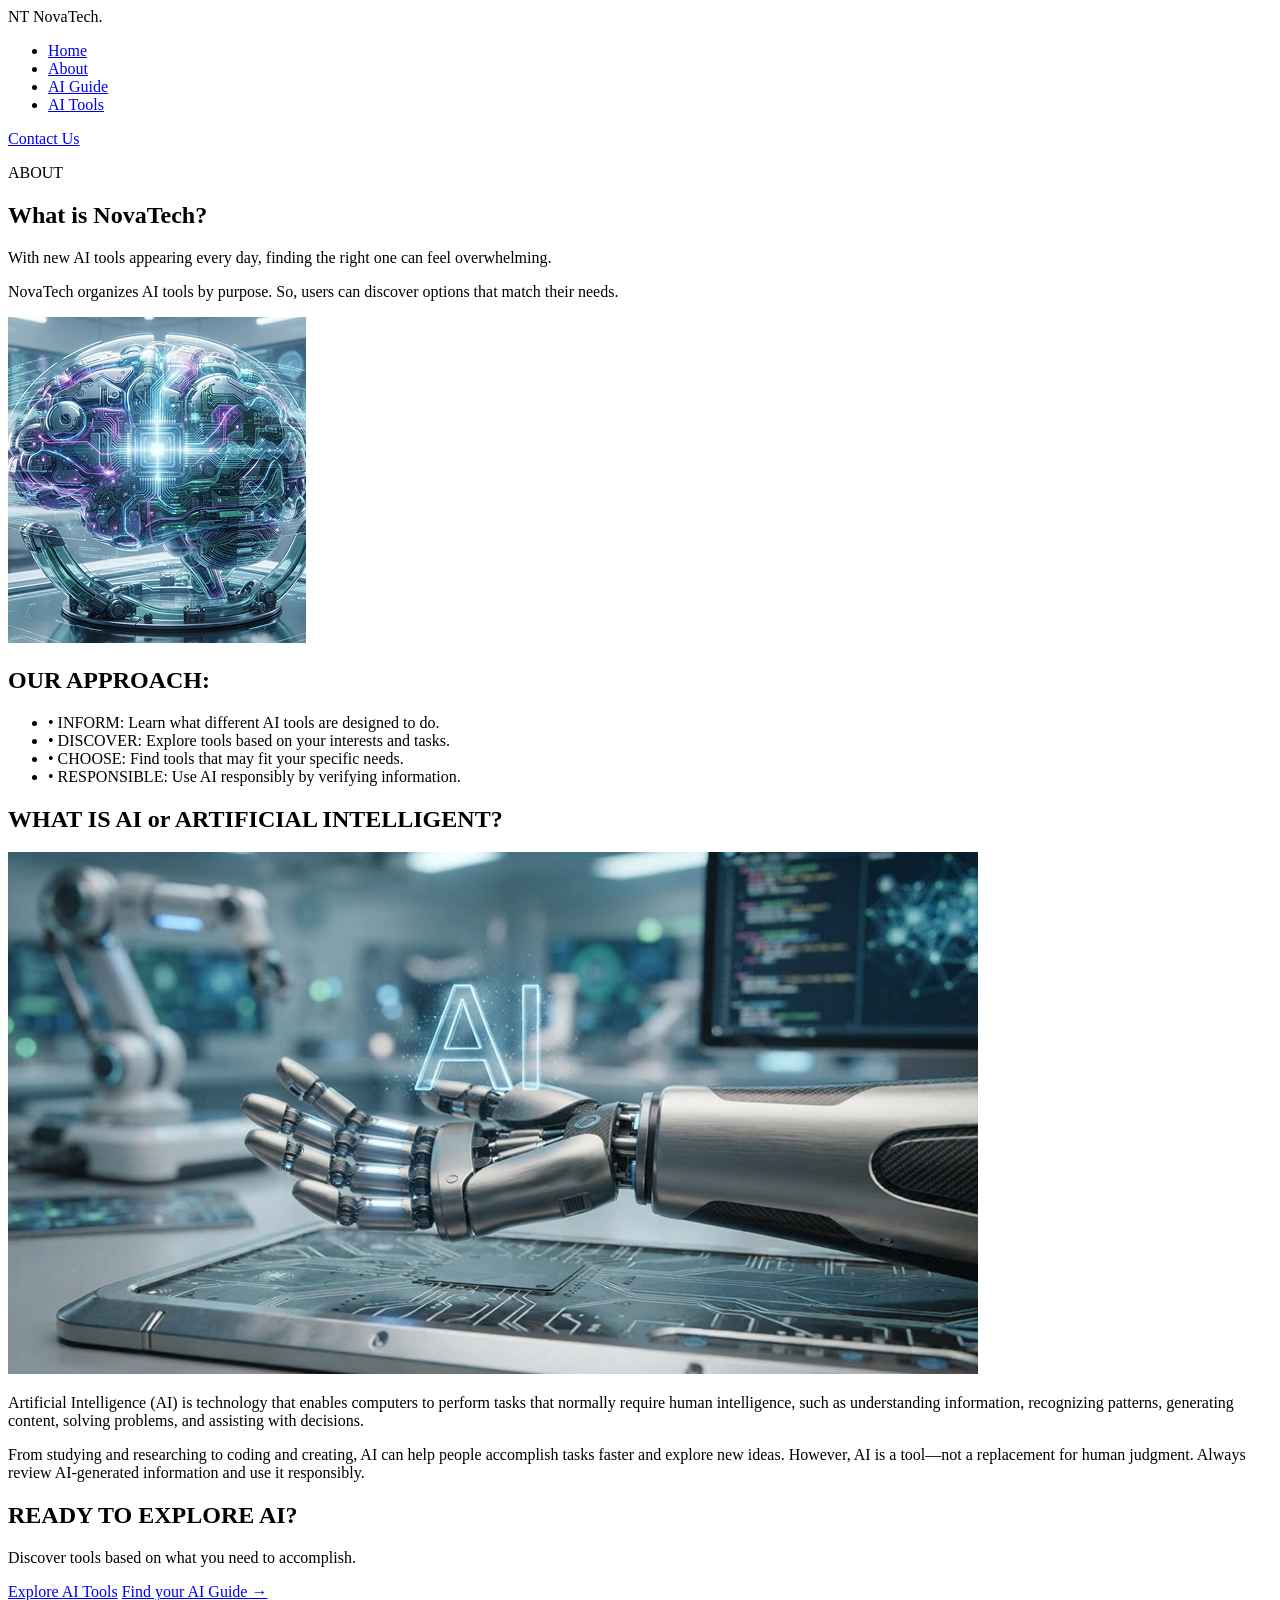
==== about.html @ bccdce92 "Add about section" ====
<!DOCTYPE html>
<html lang="en">
<head>
  <meta charset="UTF-8">
  <title>NovaTech — About</title>
  <meta name="viewport" content="width=device-width, initial-scale=1.0">
  <link rel="stylesheet" href="css/style.css">
  <link rel="stylesheet" href="css/responsive.css">
</head>
<body>

  <div class="page">

    <!-- ===== NAVBAR ===== -->
    <header class="navbar">
      <div class="navbar-logo">
        <span class="navbar-logo-mark">NT</span>
        <span class="navbar-logo-text">NovaTech.</span>
      </div>
      <nav>
        <ul class="navbar-links">
          <li><a href="index.html">Home</a></li>
          <li><a href="about.html">About</a></li>
          <li><a href="ai-guide.html">AI Guide</a></li>
          <li><a href="ai-tools.html">AI Tools</a></li>
        </ul>
      </nav>
      <a href="contact.html" class="contact-btn">Contact Us</a>
    </header>

    <main>

      <!-- ===== What is NovaTech? ===== -->
      <section class="about-section">
        <p class="about-label">ABOUT</p>

        <div class="about-intro">
          <div class="about-intro-text">
            <h2 class="subheading">What is NovaTech?</h2>
            <p class="body-descrip">
              With new AI tools appearing every day, finding the right one can feel overwhelming.
            </p>
            <p class="body-descrip">
              NovaTech organizes AI tools by purpose. So, users can discover options that match their needs.
            </p>
          </div>
          <div class="about-intro-image">
            <img src="img/about/ai-brain.jpg" alt="Illustration of an AI-powered digital brain">
          </div>
        </div>
      </section>

      <!-- ===== OUR APPROACH ===== -->
      <section class="approach">
        <h2 class="approach-title">OUR APPROACH:</h2>
        <ul class="approach-list">
          <li>&bull; INFORM: Learn what different AI tools are designed to do.</li>
          <li>&bull; DISCOVER: Explore tools based on your interests and tasks.</li>
          <li>&bull; CHOOSE: Find tools that may fit your specific needs.</li>
          <li>&bull; RESPONSIBLE: Use AI responsibly by verifying information.</li>
        </ul>
      </section>

      <!-- ===== WHAT IS AI ===== -->
      <section class="ai-explainer">
        <h2 class="ai-explainer-title">WHAT IS AI or ARTIFICIAL INTELLIGENT?</h2>

        <div class="ai-explainer-image">
          <img src="img/about/robotic-hand.jpg" alt="Robotic hand interacting with a digital AI interface">
        </div>

        <div class="ai-explainer-text">
          <p class="body-descrip">
            Artificial Intelligence (AI) is technology that enables computers to perform tasks that normally require human intelligence, such as understanding information, recognizing patterns, generating content, solving problems, and assisting with decisions.
          </p>
          <p class="body-descrip">
            From studying and researching to coding and creating, AI can help people accomplish tasks faster and explore new ideas. However, AI is a tool—not a replacement for human judgment. Always review AI-generated information and use it responsibly.
          </p>
        </div>
      </section>

      <!-- ===== CTA ===== -->
      <section class="cta-block">
        <h2 class="cta-block-title">READY TO EXPLORE AI?</h2>
        <p class="cta-block-text">Discover tools based on what you need to accomplish.</p>
        <div class="cta-block-buttons">
          <a href="ai-tools.html" class="btn-pill">Explore AI Tools</a>
          <a href="ai-guide.html" class="btn-pill">Find your AI Guide &rarr;</a>
        </div>
      </section>

    </main>

  </div>

</body>
</html>
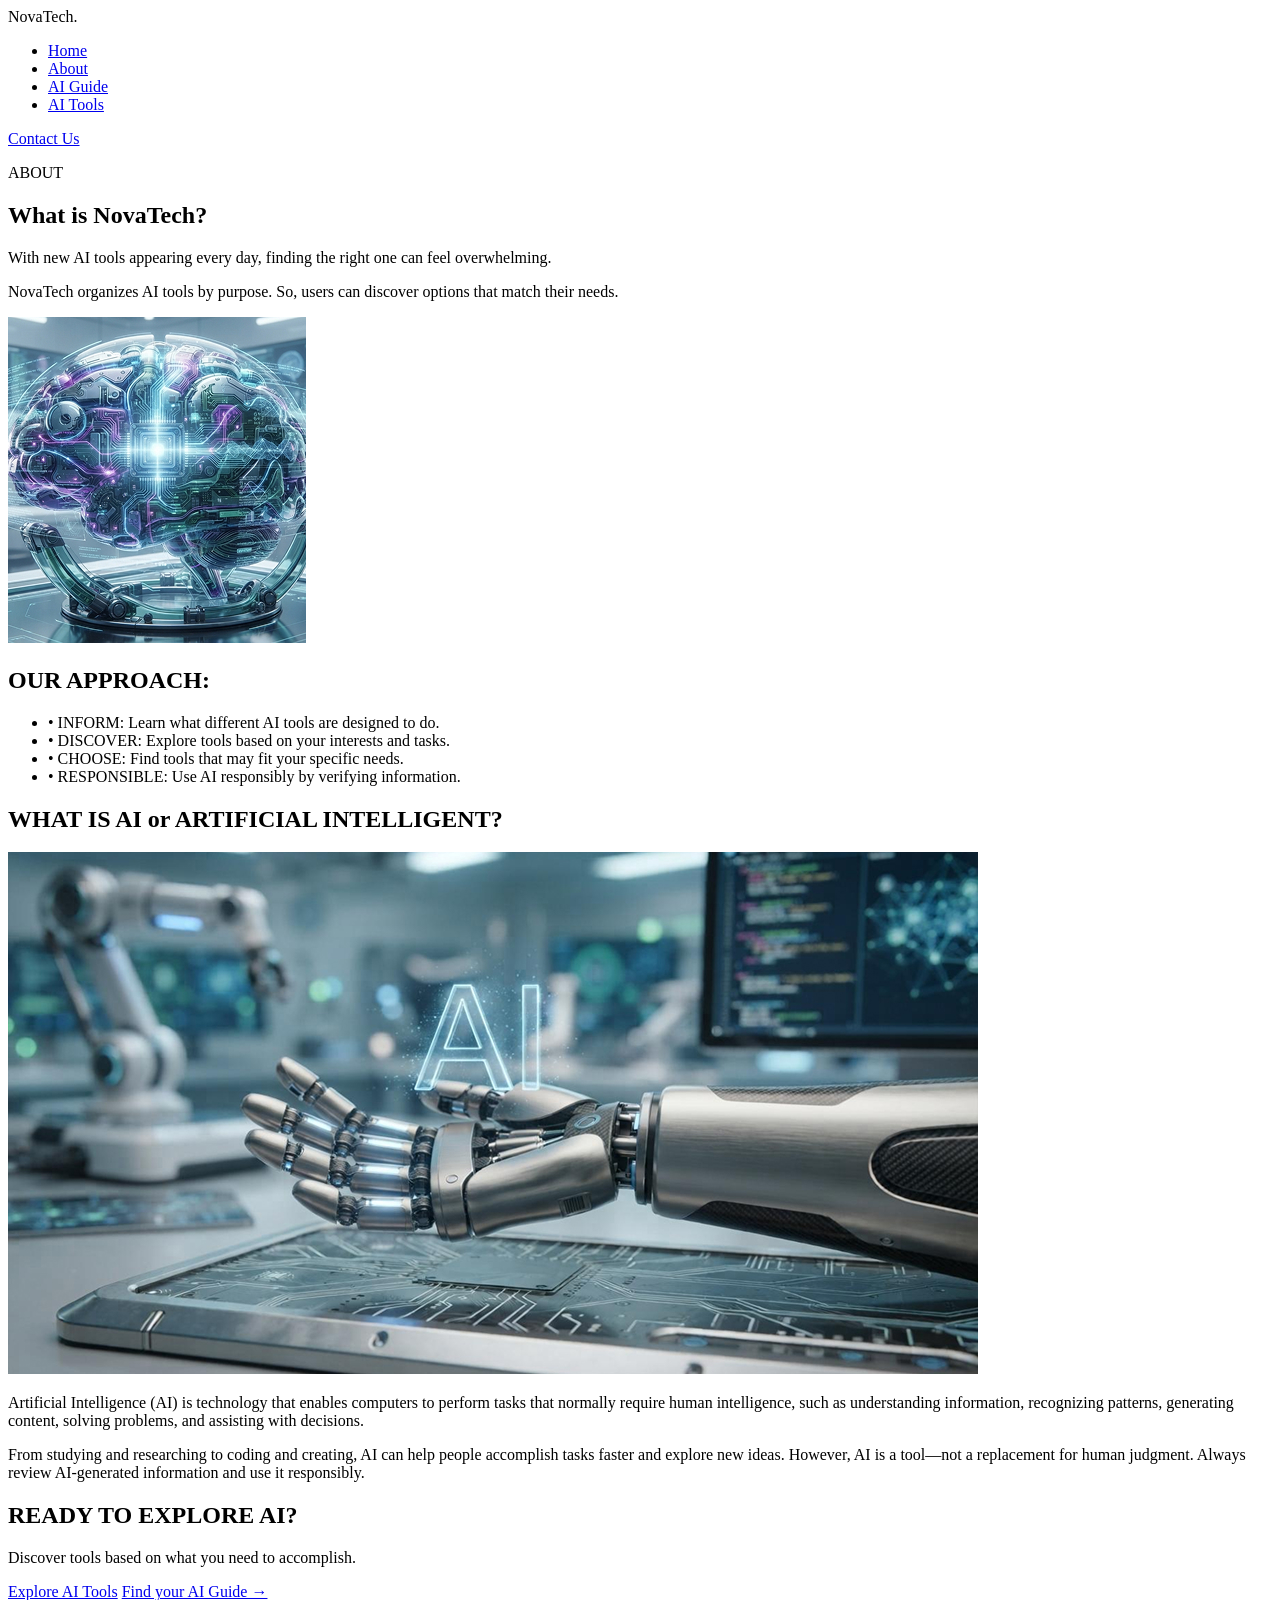
==== commit 37a69bf7: "Modified Home page part1" ====
--- a/about.html
+++ b/about.html
@@ -14,7 +14,7 @@
     <!-- ===== NAVBAR ===== -->
     <header class="navbar">
       <div class="navbar-logo">
-        <span class="navbar-logo-mark">NT</span>
+        <!--<span class="navbar-logo-mark">NT</span>-->
         <span class="navbar-logo-text">NovaTech.</span>
       </div>
       <nav>
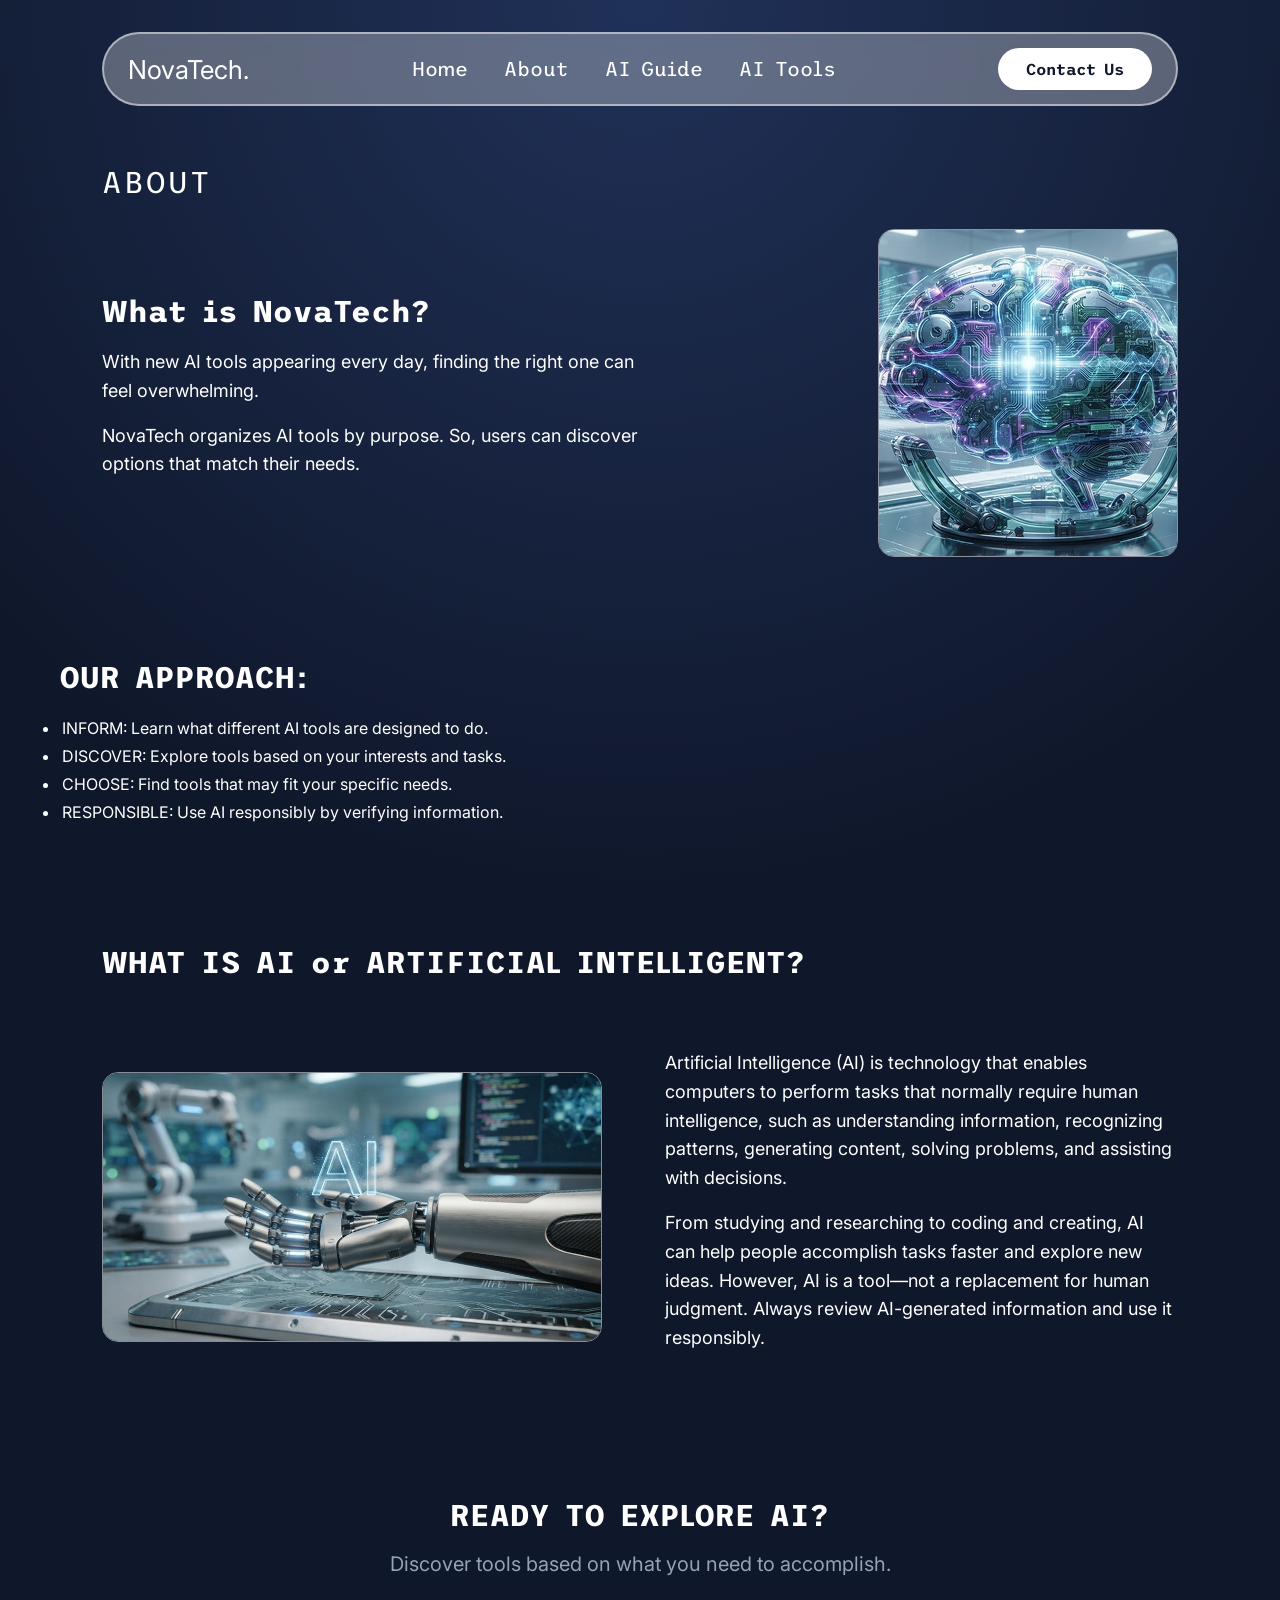
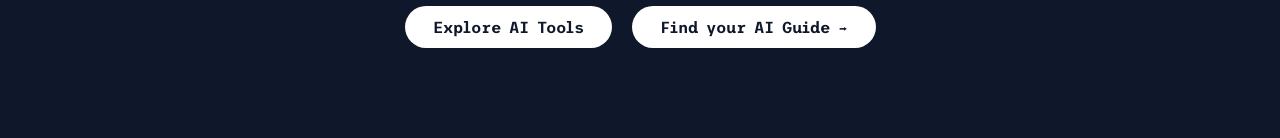
==== commit ee49473b: "Modified all files" ====
--- a/about.html
+++ b/about.html
@@ -4,8 +4,9 @@
   <meta charset="UTF-8">
   <title>NovaTech — About</title>
   <meta name="viewport" content="width=device-width, initial-scale=1.0">
-  <link rel="stylesheet" href="css/style.css">
+  <link rel="stylesheet" href="css/styles.css">
   <link rel="stylesheet" href="css/responsive.css">
+  <link href="https://fonts.googleapis.com/css2?family=Inter:ital,opsz,wght@0,14..32,100..900;1,14..32,100..900&family=Trispace:wght@100..800&display=swap" rel="stylesheet">
 </head>
 <body>
 
@@ -25,7 +26,7 @@
           <li><a href="ai-tools.html">AI Tools</a></li>
         </ul>
       </nav>
-      <a href="contact.html" class="contact-btn">Contact Us</a>
+      <a href="contact.html" class="btn-pill">Contact Us</a>
     </header>
 
     <main>
@@ -54,10 +55,10 @@
       <section class="approach">
         <h2 class="approach-title">OUR APPROACH:</h2>
         <ul class="approach-list">
-          <li>&bull; INFORM: Learn what different AI tools are designed to do.</li>
-          <li>&bull; DISCOVER: Explore tools based on your interests and tasks.</li>
-          <li>&bull; CHOOSE: Find tools that may fit your specific needs.</li>
-          <li>&bull; RESPONSIBLE: Use AI responsibly by verifying information.</li>
+          <li>INFORM: Learn what different AI tools are designed to do.</li>
+          <li>DISCOVER: Explore tools based on your interests and tasks.</li>
+          <li>CHOOSE: Find tools that may fit your specific needs.</li>
+          <li>RESPONSIBLE: Use AI responsibly by verifying information.</li>
         </ul>
       </section>
 
--- a/css/styles.css
+++ b/css/styles.css
@@ -0,0 +1,297 @@
+:root {
+  --bg-radial-center: #203158;
+  --bg-radial-outer: #0F172A;
+  
+  --color-text-heading: #FFFFFF;       
+  --color-text-body: #FFFFFF;       
+  --color-text-muted: #94A3B8;       
+
+  --color-panel: rgba(255, 255, 255, 0.03);
+  --color-panel-border: rgba(255, 255, 255, 0.5);
+  --side-padding: 8%;
+
+}
+
+/* ===== RESET ===== */
+* {
+    margin: 0;
+    padding: 0;
+    box-sizing: border-box;
+}
+
+body {
+  font-family: "Inter", sans-serif;
+  color: var(--color-text-body);
+  background-color: var(--bg-radial-outer);
+  background-image: radial-gradient(circle at 50% 0%, var(--bg-radial-center) 0%, var(--bg-radial-outer) 82%);
+  background-attachment: fixed;
+  min-height: 100vh;
+}
+
+a {
+    text-decoration: none;
+    color: inherit;
+}
+
+.page {
+  max-width: 1440px;
+  width: 100%;
+  margin: 0 auto;
+  position: relative;
+}
+
+/* ===== NAVBAR ===== */
+.navbar {
+  display: flex;
+  align-items: center;
+  justify-content: space-between;
+  margin: 32px var(--side-padding) 0;
+  padding: 14px 24px;
+  background-color: rgba(255, 255, 255, 0.3);
+  border: 2px solid rgba(255, 255, 255, 0.5);
+  border-radius: 999px;
+  backdrop-filter: blur(12px);
+}
+
+.navbar-logo {
+  display: flex;
+  align-items: center;
+}
+
+.navbar-logo-text{
+  font-size: 26px;
+}
+
+.navbar-logo img {
+  height: 32px; /* Adjust height based on your logo image size */
+  width: auto;
+  display: block;
+}
+
+.navbar-links {
+  display: flex;
+  align-items: center;
+  gap: 36px;
+  list-style: none;
+}
+
+.navbar-links a {
+  font-family: "Trispace", sans-serif;
+  font-weight: 400;
+  font-size: 20px;
+  color: #FFF;
+}
+
+.navbar-links a:hover {
+  opacity: 1;
+}
+
+/* ===== BUTTON PILL ===== */
+.btn-pill {
+    display: inline-block;
+    padding: 12px 28px;
+    background: #FFFFFF;
+    color: #0F172A;
+    border-radius: 50px;
+    font-family: "Trispace", sans-serif;
+    font-weight: 600;
+    font-size: var(--fs-trispace-16);
+}
+
+.btn-contact{
+  display: inline-block;
+    padding: 12px 28px;
+    background: #FFFFFF;
+    color: #0F172A;
+    border-radius: 50px;
+    font-family: "Trispace", sans-serif;
+    font-weight: 500;
+    font-size: 16px;
+    transition: transform 0.2s, background-color 0.2s;
+}
+
+.btn-pill:hover {
+    background: #E2E8F0;
+}
+
+/* ===== HERO ===== */
+.hero {
+  text-align: center;
+  padding: 130px 5% 0; 
+  display: flex;
+  flex-direction: column;
+  align-items: center;
+  width: 100%;
+}
+
+.hero-title {
+  font-family: var(--font-trispace);
+  font-weight: 700;
+  font-size: 30px;
+  letter-spacing: 1px;
+  margin-bottom: 24px;
+  color: var(--color-text-heading);
+}
+
+.hero-text {
+  max-width: 780px;
+  width: 100%;
+  margin: 0 auto 40px auto;
+  font-family: var(--font-inter);
+  font-size: 18px;
+  line-height: 1.6;
+  text-align: center;
+  color: #FFF;
+}
+
+/*=== About Page ===*/
+
+.about-section {
+  padding: 60px var(--side-padding) 40px;
+}
+
+.about-label {
+  font-family: "Trispace", sans-serif;
+  font-size: 30px;
+  color: #FFF;
+  letter-spacing: 2px;
+  margin-bottom: 30px;
+}
+
+.about-intro {
+  display: flex;
+  justify-content: space-between;
+  align-items: center;
+  gap: 60px;
+}
+
+.about-intro-text {
+  max-width: 540px;
+}
+
+.about-intro-text h2,
+.approach-title,
+.ai-explainer-title,
+.cta-block-title {
+  font-family: "Trispace", sans-serif;
+  font-size: 30px;
+  color: #FFF;
+  margin-bottom: 20px;
+}
+
+.body-descrip {
+  font-family: var(--font-inter);
+  font-size: 18px;
+  line-height: 1.6;
+  color: #FFF;
+  margin-bottom: 16px;
+}
+
+.about-intro-image img,
+.ai-explainer-image img {
+  width: 100%;
+  max-width: 500px;
+  border-radius: 16px;
+  border: 1px solid var(--color-panel-border);
+}
+
+/* ===== APPROACH SECTION ===== */
+.approach {
+  padding: 60px;
+  
+}
+
+
+
+.approach-list li {
+  padding: 2px;
+  font-family: var(--font-inter);
+  font-size: 16px;
+  line-height: 1.5;
+}
+
+/* ===== AI EXPLAINER SECTION ===== */
+.ai-explainer {
+  padding: 60px var(--side-padding);
+  display: grid;
+  grid-template-columns: 1fr 1fr;
+  gap: 50px;
+  align-items: center;
+}
+
+.ai-explainer-title {
+  grid-column: 1 / -1;
+}
+
+.ai-explainer-text {
+  display: flex;
+  flex-direction: column;
+}
+
+/* ===== CTA BLOCK ===== */
+.cta-block {
+  text-align: center;
+  margin-top: 70px;
+  padding: 0 var(--side-padding) 90px;
+}
+
+.cta-block-text {
+  font-size: 20px;
+  color: var(--color-text-muted);
+  margin-bottom: 30px;
+}
+
+.cta-block-buttons {
+  display: flex;
+  justify-content: center;
+  gap: 20px;
+}
+
+/* ==== AI GUIDE === */
+.guide-header {
+  text-align: center;
+  padding: 60px var(--side-padding) 0;
+}
+
+.guide-header-title {
+  margin-bottom: 14px;
+}
+
+.guide-grid {
+  display: grid;
+  grid-template-columns: repeat(3, 1fr);
+  gap: 30px;
+  padding: 50px var(--side-padding) 80px;
+}
+
+.guide-card {
+  border-radius: 10px;
+  overflow: hidden;
+}
+
+.guide-card img {
+  width: 100%;
+  height: 160px;
+  object-fit: cover;
+  display: block;
+}
+
+.guide-card-caption {
+  background-color: #374151;
+  padding: 18px 20px;
+  text-align: center;
+}
+
+.guide-card-caption h3 {
+  font-family: "Trispace", sans-serif;
+  font-weight: 600;
+  font-size: 20px;
+  color: #FFF;
+  margin-bottom: 8px;
+}
+
+.guide-card-caption p {
+  font-family: "Inter", sans-serif;
+  font-size: 15px;
+  line-height: 1.4;
+}
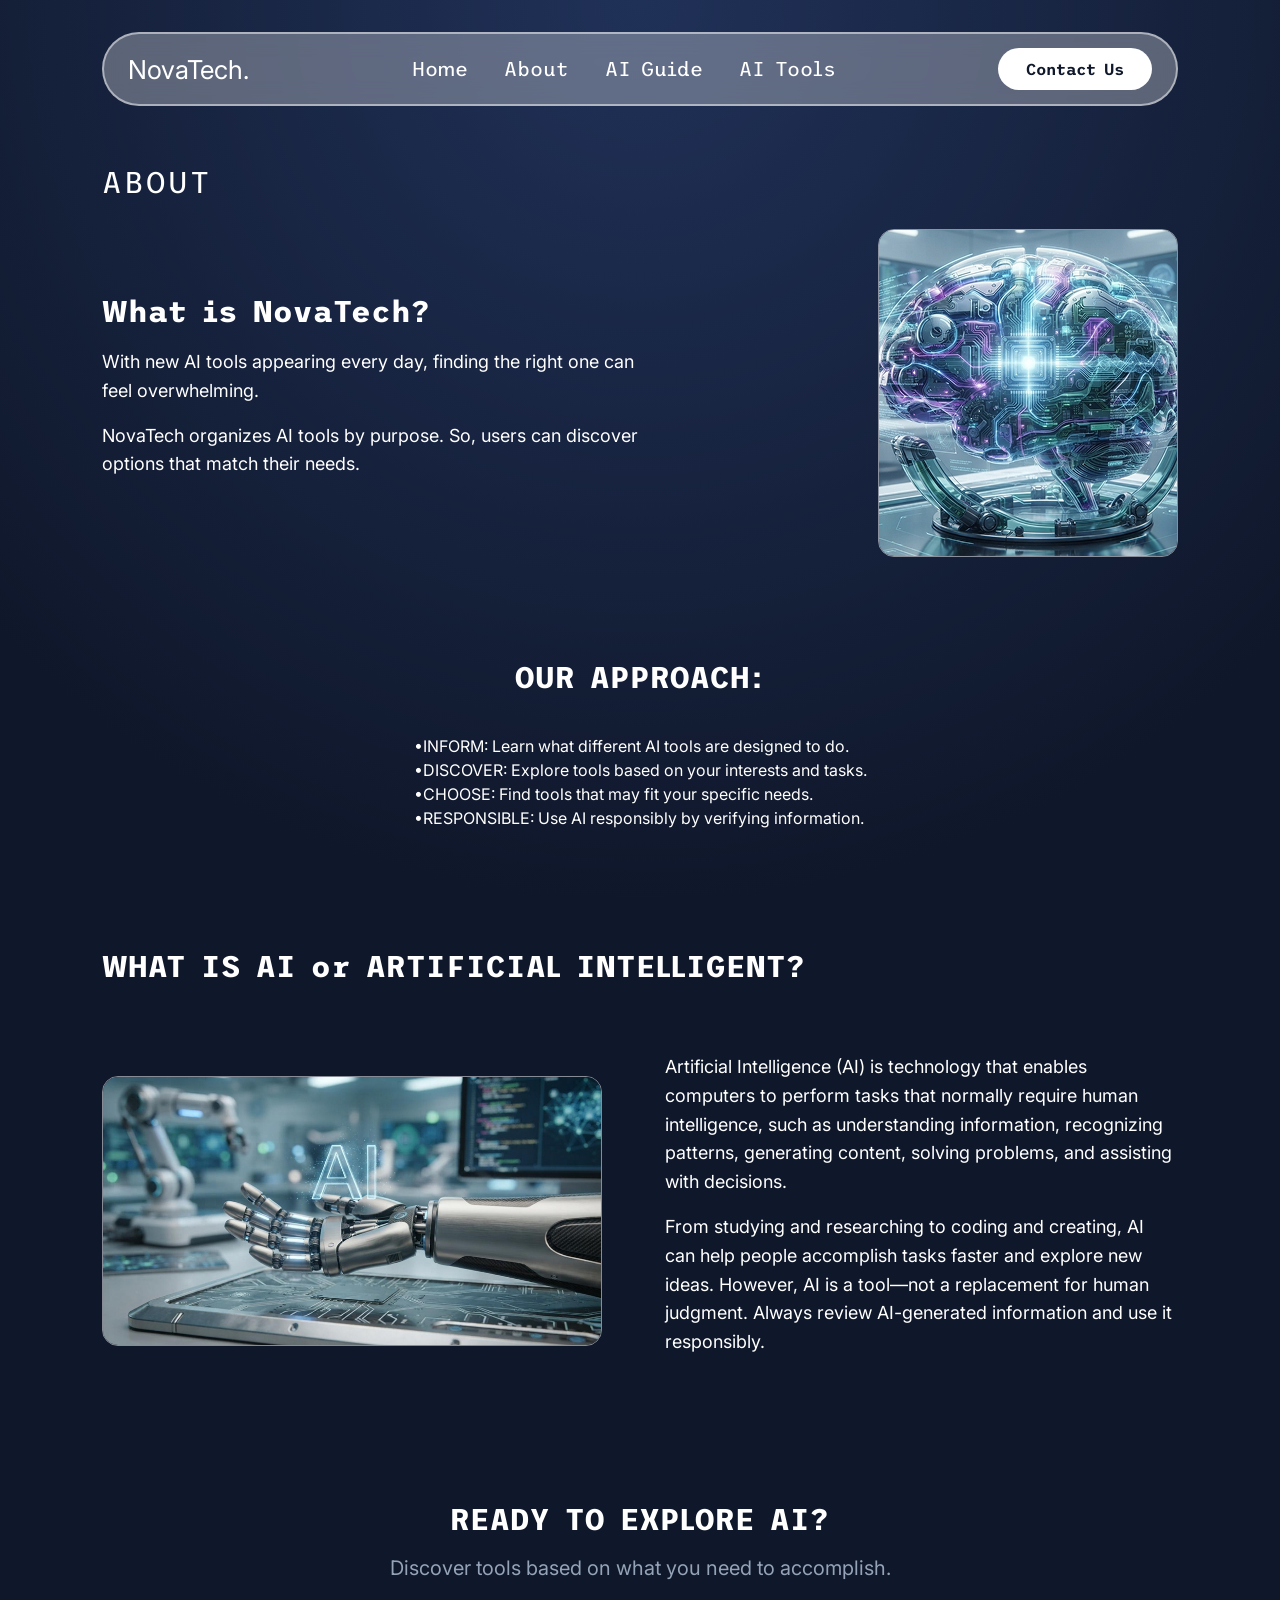
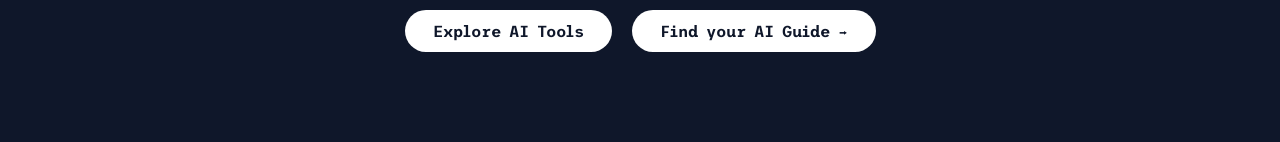
==== commit 650f5c16: "Modified AI TOOLS" ====
--- a/about.html
+++ b/about.html
@@ -55,10 +55,10 @@
       <section class="approach">
         <h2 class="approach-title">OUR APPROACH:</h2>
         <ul class="approach-list">
-          <li>INFORM: Learn what different AI tools are designed to do.</li>
-          <li>DISCOVER: Explore tools based on your interests and tasks.</li>
-          <li>CHOOSE: Find tools that may fit your specific needs.</li>
-          <li>RESPONSIBLE: Use AI responsibly by verifying information.</li>
+          <li>&bull;INFORM: Learn what different AI tools are designed to do.</li>
+          <li>&bull;DISCOVER: Explore tools based on your interests and tasks.</li>
+          <li>&bull;CHOOSE: Find tools that may fit your specific needs.</li>
+          <li>&bull;RESPONSIBLE: Use AI responsibly by verifying information.</li>
         </ul>
       </section>
 
--- a/css/styles.css
+++ b/css/styles.css
@@ -137,7 +137,7 @@
   max-width: 780px;
   width: 100%;
   margin: 0 auto 40px auto;
-  font-family: var(--font-inter);
+  font-family: "Inter", sans-serif;
   font-size: 18px;
   line-height: 1.6;
   text-align: center;
@@ -180,7 +180,7 @@
 }
 
 .body-descrip {
-  font-family: var(--font-inter);
+  font-family: "Inter", sans-serif;
   font-size: 18px;
   line-height: 1.6;
   color: #FFF;
@@ -198,16 +198,22 @@
 /* ===== APPROACH SECTION ===== */
 .approach {
   padding: 60px;
+  text-align: center;
   
 }
 
-
-
 .approach-list li {
-  padding: 2px;
-  font-family: var(--font-inter);
+  font-family: "Inter", sans-serif;
   font-size: 16px;
   line-height: 1.5;
+}
+
+.approach-list {
+  list-style: none; 
+  padding: 0;
+  margin: 20px auto 0 auto;
+  display: inline-block;
+  text-align: left;    
 }
 
 /* ===== AI EXPLAINER SECTION ===== */
@@ -295,3 +301,84 @@
   font-size: 15px;
   line-height: 1.4;
 }
+
+/* ===== AI TOOLS ===== */
+
+.tools-header {
+  text-align: center;
+  padding: 60px;
+}
+
+.tools-header-title {
+  margin-bottom: 14px;
+}
+
+.tools-filters {
+  display: flex;
+  justify-content: center;
+  flex-wrap: wrap;
+  gap: 16px;
+  padding: 40px 60px;
+}
+
+.tools-filters a {
+ /* background-color: 
+  border: */
+  color: #FFF;
+  font-family: "Trispace", sans-serif;
+  font-size: 16px;
+  padding: 10px 22px;
+  border-radius: 999px;
+}
+
+.tool-category {
+  padding: 0 70px;
+  scroll-margin-top: 40px; 
+}
+
+.tool-category-title {
+  margin-bottom: 30px;
+}
+
+.tool-list {
+  display: grid;
+  grid-template-columns: repeat(2, 1fr);
+  column-gap: 60px;
+  row-gap: 30px;
+}
+
+.tool-item {
+  display: flex;
+  gap: 14px;
+}
+
+.tool-item-icon {
+  width: 40px;
+  height: 40px;
+  border-radius: 8px;
+  flex-shrink: 0;
+  object-fit: contain;
+  background-color: #ffffff;
+}
+
+.tool-item-name {
+  font-family: "Inter", sans-serif;
+  font-weight: 600;
+  font-size: 17px;
+  color: #FFF;
+  margin-bottom: 4px;
+}
+
+.tool-item-desc {
+  font-family: "Inter", sans-serif;
+  font-size: 15px;
+  line-height: 1.4;
+  margin-bottom: 6px;
+}
+
+.tool-item-link {
+  font-family: "Inter", sans-serif;
+  font-size: 14px;
+  color: #FFF;
+  text-decoration: underline;
+}
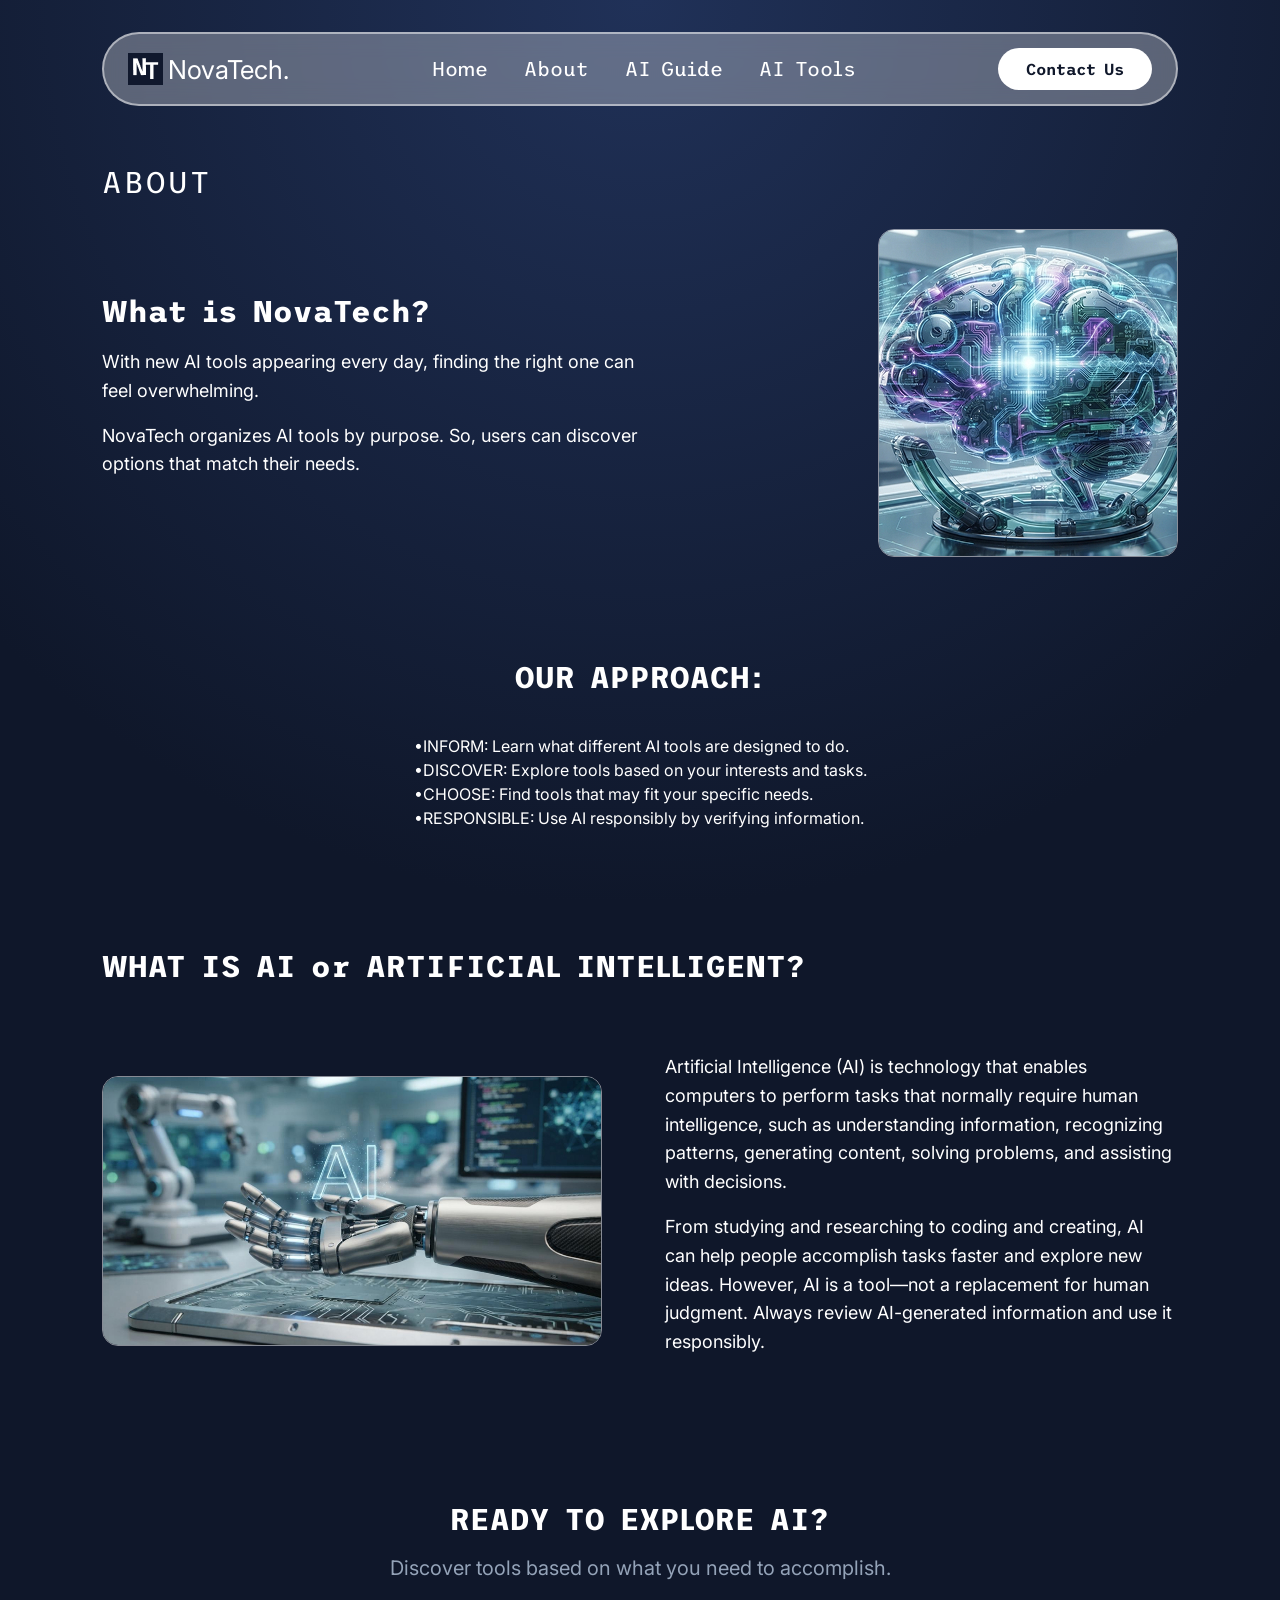
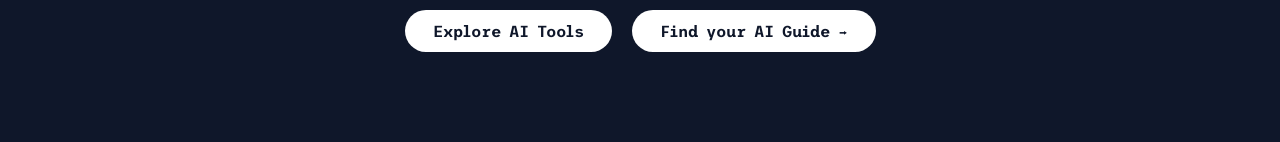
==== commit 609ec431: "Modified All Pages" ====
--- a/about.html
+++ b/about.html
@@ -15,7 +15,7 @@
     <!-- ===== NAVBAR ===== -->
     <header class="navbar">
       <div class="navbar-logo">
-        <!--<span class="navbar-logo-mark">NT</span>-->
+        <img src = "img/logo/logo.png" alt = "NovaTech Logo"/>
         <span class="navbar-logo-text">NovaTech.</span>
       </div>
       <nav>
--- a/css/styles.css
+++ b/css/styles.css
@@ -12,6 +12,10 @@
 
 }
 
+html {
+  scroll-behavior: smooth;
+}
+
 /* ===== RESET ===== */
 * {
     margin: 0;
@@ -56,6 +60,12 @@
 .navbar-logo {
   display: flex;
   align-items: center;
+}
+
+.navbar-logo img {
+    width: 45px;
+    height: auto;
+    padding-right: 5px;
 }
 
 .navbar-logo-text{
@@ -306,7 +316,7 @@
 
 .tools-header {
   text-align: center;
-  padding: 60px;
+  padding: 60px var(--side-padding) 0;
 }
 
 .tools-header-title {
@@ -318,12 +328,12 @@
   justify-content: center;
   flex-wrap: wrap;
   gap: 16px;
-  padding: 40px 60px;
+  padding: 40px var(--side-padding) 60px;
 }
 
 .tools-filters a {
- /* background-color: 
-  border: */
+  background-color: rgba(255, 255, 255, 0.3);
+  border: 1px solid var(--color-panel-border);
   color: #FFF;
   font-family: "Trispace", sans-serif;
   font-size: 16px;
@@ -332,7 +342,7 @@
 }
 
 .tool-category {
-  padding: 0 70px;
+  padding: 0 var(--side-padding) 70px;
   scroll-margin-top: 40px; 
 }
 
@@ -358,7 +368,7 @@
   border-radius: 8px;
   flex-shrink: 0;
   object-fit: contain;
-  background-color: #ffffff;
+  background-color: #FFF;
 }
 
 .tool-item-name {
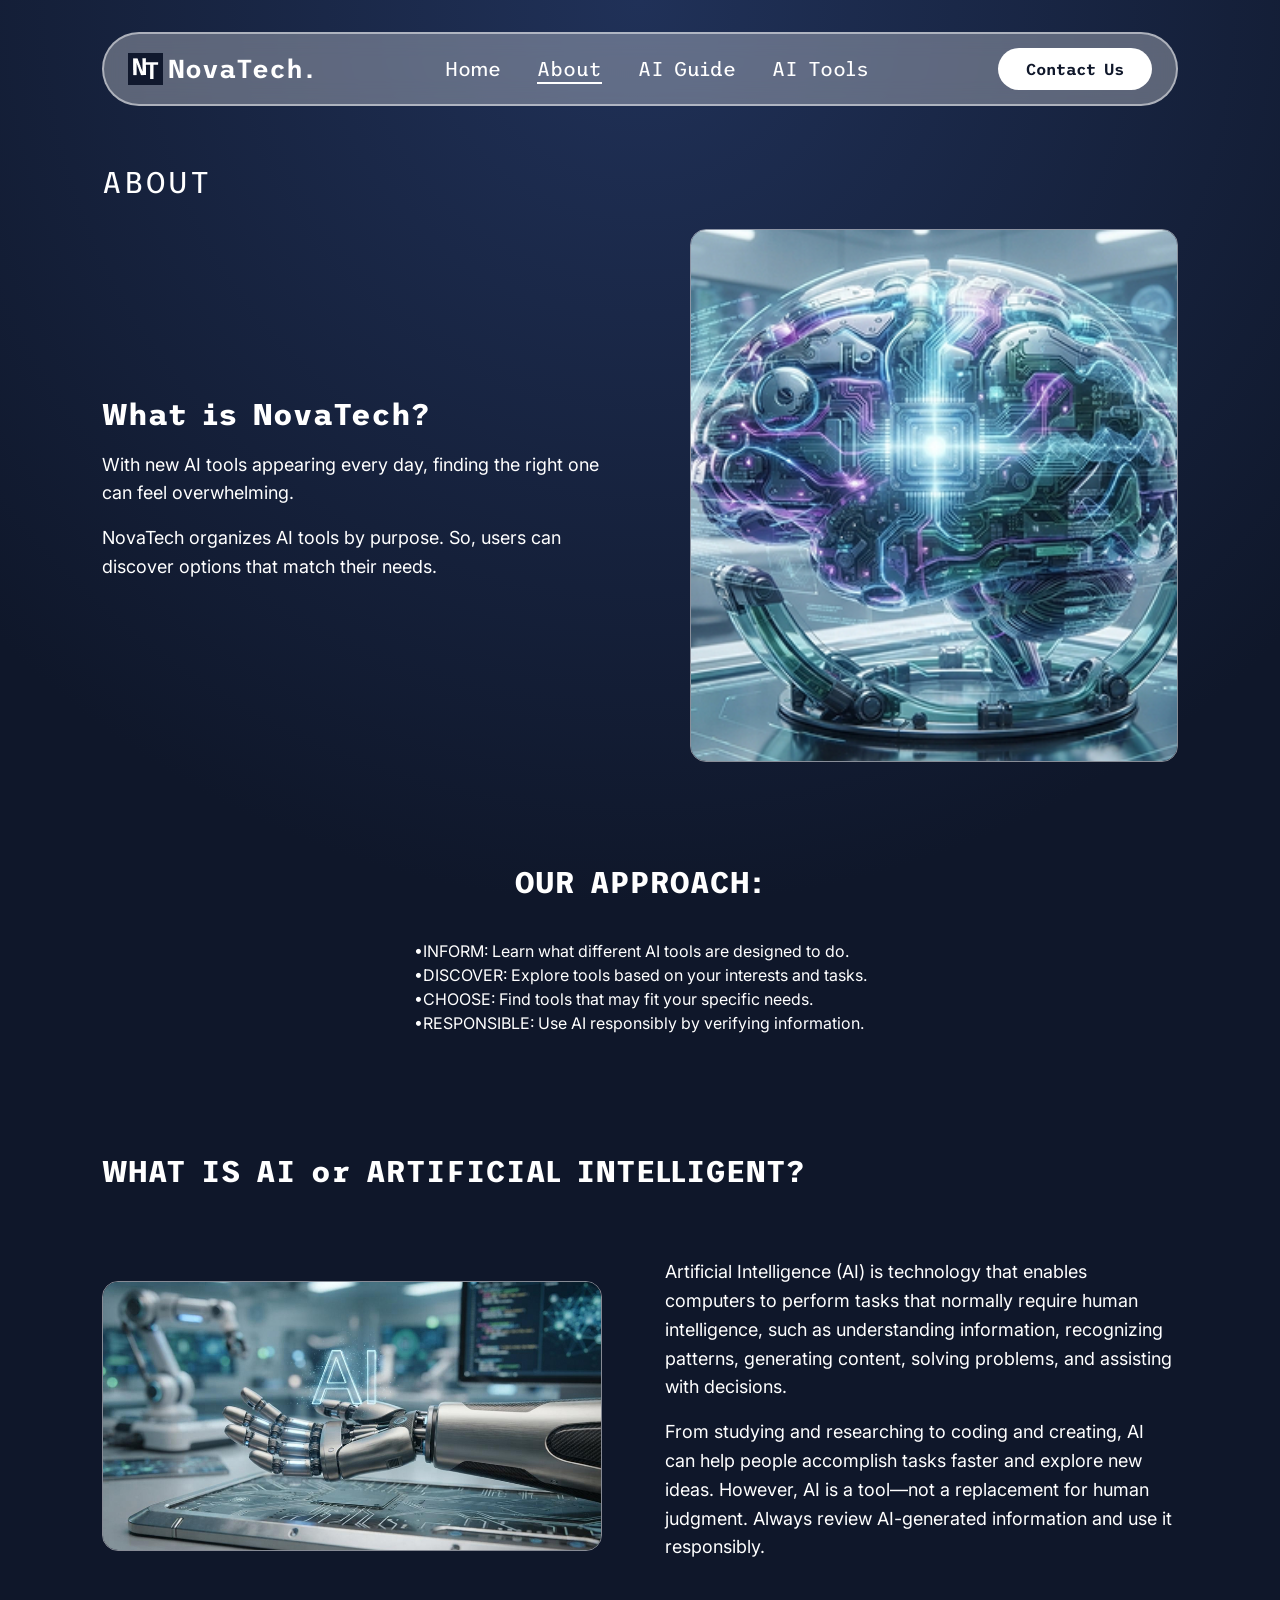
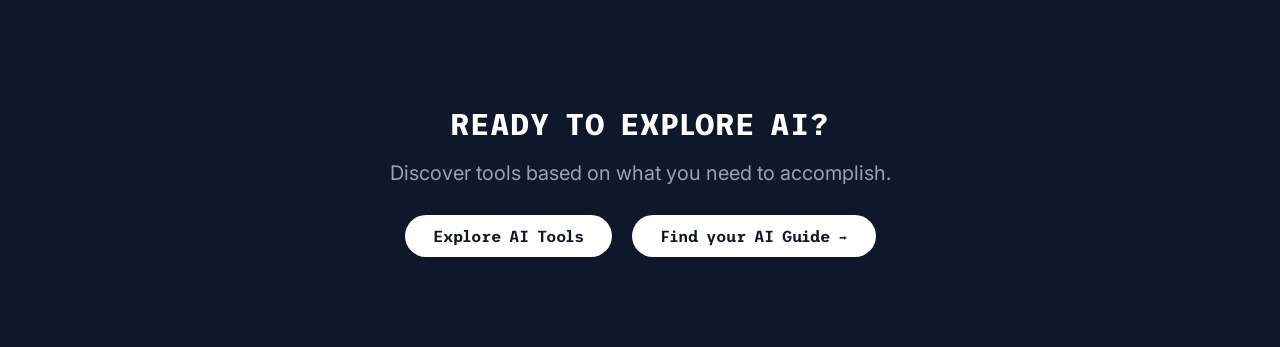
==== commit 691797a8: "Modified Styles and Responsive CSS" ====
--- a/about.html
+++ b/about.html
@@ -7,27 +7,56 @@
   <link rel="stylesheet" href="css/styles.css">
   <link rel="stylesheet" href="css/responsive.css">
   <link href="https://fonts.googleapis.com/css2?family=Inter:ital,opsz,wght@0,14..32,100..900;1,14..32,100..900&family=Trispace:wght@100..800&display=swap" rel="stylesheet">
+  <link rel="apple-touch-icon" sizes="180x180" href="img/logo/apple-touch-icon.png">
+  <link rel="icon" type="image/png" sizes="32x32" href="img/logo/favicon-32x32.png">
+  <link rel="icon" type="image/png" sizes="16x16" href="img/logo/favicon-16x16.png">
+
 </head>
 <body>
 
   <div class="page">
 
     <!-- ===== NAVBAR ===== -->
-    <header class="navbar">
-      <div class="navbar-logo">
-        <img src = "img/logo/logo.png" alt = "NovaTech Logo"/>
-        <span class="navbar-logo-text">NovaTech.</span>
-      </div>
-      <nav>
-        <ul class="navbar-links">
+    <div class="navbar-wrapper">
+      <header class="navbar">
+        <div class="navbar-logo">
+          <img src = "img/logo/logo.png" alt = "NovaTech Logo"/>
+          <span class="navbar-logo-text">NovaTech.</span>
+        </div>
+        <nav>
+          <ul class="navbar-links">
+            <li><a href="index.html">Home</a></li>
+            <li><a href="about.html" aria-current="page">About</a></li>
+            <li><a href="ai-guide.html">AI Guide</a></li>
+            <li><a href="ai-tools.html">AI Tools</a></li>
+          </ul>
+        </nav>
+        <a href="contact.html" class="btn-pill navbar-contact-btn">Contact Us</a>
+
+        <!-- Mobile only: shown instead of the elements above under 640px -->
+        <button class="hamburger-btn" id="hamburger-btn" type="button" aria-label="Toggle navigation menu" aria-expanded="false" aria-controls="mobile-menu">
+          <span class="hamburger-line"></span>
+          <span class="hamburger-line"></span>
+          <span class="hamburger-line"></span>
+        </button>
+        <span class="navbar-current-page">About</span>
+      </header>
+
+      <!-- Mobile only: dropdown menu opened by the hamburger button -->
+      <nav class="mobile-menu" id="mobile-menu">
+        <ul class="mobile-menu-links">
           <li><a href="index.html">Home</a></li>
-          <li><a href="about.html">About</a></li>
+          <li><a href="about.html" aria-current="page">About</a></li>
           <li><a href="ai-guide.html">AI Guide</a></li>
           <li><a href="ai-tools.html">AI Tools</a></li>
         </ul>
+        <a href="contact.html" class="btn-pill mobile-menu-contact">Contact Us</a>
+        <div class="mobile-menu-logo">
+          <img src="img/logo/logo.png" alt="NovaTech Logo">
+          <span>NovaTech.</span>
+        </div>
       </nav>
-      <a href="contact.html" class="btn-pill">Contact Us</a>
-    </header>
+    </div>
 
     <main>
 
@@ -92,7 +121,13 @@
 
     </main>
 
+     <!-- Back-to-top button -->
+    <button class="back-to-top" id="back-to-top" type="button" aria-label="Back to top">
+      &uarr;
+    </button>
+
   </div>
 
+  <script src="js/script.js"></script>
 </body>
 </html>
--- a/css/styles.css
+++ b/css/styles.css
@@ -1,15 +1,21 @@
 :root {
   --bg-radial-center: #203158;
   --bg-radial-outer: #0F172A;
-  
-  --color-text-heading: #FFFFFF;       
-  --color-text-body: #FFFFFF;       
-  --color-text-muted: #94A3B8;       
+
+  --color-text-heading: #FFFFFF;
+  --color-text-body: #FFFFFF;
+  --color-text-muted: #94A3B8;
 
   --color-panel: rgba(255, 255, 255, 0.03);
   --color-panel-border: rgba(255, 255, 255, 0.5);
   --side-padding: 8%;
 
+  --font-trispace: "Trispace", sans-serif;
+  --font-inter: "Inter", sans-serif;
+  --fs-trispace-16: 16px;
+
+  --transition-fast: 0.2s ease;
+  --transition-base: 0.3s ease;
 }
 
 html {
@@ -37,6 +43,15 @@
     color: inherit;
 }
 
+a:focus-visible,
+button:focus-visible,
+input:focus-visible,
+textarea:focus-visible {
+  outline: 2px solid var(--color-text-heading);
+  outline-offset: 3px;
+  border-radius: 4px;
+}
+
 .page {
   max-width: 1440px;
   width: 100%;
@@ -45,6 +60,11 @@
 }
 
 /* ===== NAVBAR ===== */
+
+.navbar-wrapper {
+  position: relative;
+}
+
 .navbar {
   display: flex;
   align-items: center;
@@ -63,19 +83,17 @@
 }
 
 .navbar-logo img {
-    width: 45px;
-    height: auto;
-    padding-right: 5px;
-}
-
-.navbar-logo-text{
-  font-size: 26px;
-}
-
-.navbar-logo img {
-  height: 32px; /* Adjust height based on your logo image size */
+  height: 32px;
   width: auto;
   display: block;
+  padding-right: 5px;
+}
+
+.navbar-logo-text {
+  font-family: var(--font-trispace);
+  font-weight: 600;
+  font-size: 26px;
+  color: var(--color-text-heading);
 }
 
 .navbar-links {
@@ -86,17 +104,31 @@
 }
 
 .navbar-links a {
+  position: relative;
+  padding-bottom: 4px;
   font-family: "Trispace", sans-serif;
   font-weight: 400;
   font-size: 20px;
-  color: #FFF;
-}
-
-.navbar-links a:hover {
-  opacity: 1;
-}
-
-/* ===== BUTTON PILL ===== */
+  color: var(--color-text-heading);
+}
+
+.navbar-links a::after {
+  content: "";
+  position: absolute;
+  left: 0;
+  bottom: 0;
+  width: 0;
+  height: 2px;
+  background-color: var(--color-text-heading);
+  transition: width var(--transition-base);
+}
+
+.navbar-links a:hover::after,
+.navbar-links a:focus-visible::after,
+.navbar-links a[aria-current="page"]::after {
+  width: 100%;
+}
+
 .btn-pill {
     display: inline-block;
     padding: 12px 28px;
@@ -106,25 +138,29 @@
     font-family: "Trispace", sans-serif;
     font-weight: 600;
     font-size: var(--fs-trispace-16);
-}
-
-.btn-contact{
-  display: inline-block;
-    padding: 12px 28px;
-    background: #FFFFFF;
-    color: #0F172A;
-    border-radius: 50px;
-    font-family: "Trispace", sans-serif;
-    font-weight: 500;
-    font-size: 16px;
-    transition: transform 0.2s, background-color 0.2s;
-}
-
-.btn-pill:hover {
+    transition: transform var(--transition-fast), background-color var(--transition-fast);
+}
+
+.btn-pill:hover,
+.btn-pill:focus-visible {
     background: #E2E8F0;
+    transform: scale(0.96);
 }
 
 /* ===== HERO ===== */
+
+/* @keyframes: */
+@keyframes fadeInUp {
+  from {
+    opacity: 0;
+    transform: translateY(16px);
+  }
+  to {
+    opacity: 1;
+    transform: translateY(0);
+  }
+}
+
 .hero {
   text-align: center;
   padding: 130px 5% 0; 
@@ -132,6 +168,7 @@
   flex-direction: column;
   align-items: center;
   width: 100%;
+  animation: fadeInUp 0.7s ease both;
 }
 
 .hero-title {
@@ -151,10 +188,10 @@
   font-size: 18px;
   line-height: 1.6;
   text-align: center;
-  color: #FFF;
-}
-
-/*=== About Page ===*/
+  color: var(--color-text-body);
+}
+
+/*=== ABOUT PAGE ===*/
 
 .about-section {
   padding: 60px var(--side-padding) 40px;
@@ -163,19 +200,21 @@
 .about-label {
   font-family: "Trispace", sans-serif;
   font-size: 30px;
-  color: #FFF;
+  color: var(--color-text-heading);
   letter-spacing: 2px;
   margin-bottom: 30px;
 }
 
 .about-intro {
   display: flex;
+  flex-wrap: wrap;
   justify-content: space-between;
   align-items: center;
   gap: 60px;
 }
 
 .about-intro-text {
+  flex: 1 1 320px;
   max-width: 540px;
 }
 
@@ -185,7 +224,7 @@
 .cta-block-title {
   font-family: "Trispace", sans-serif;
   font-size: 30px;
-  color: #FFF;
+  color: var(--color-text-heading);
   margin-bottom: 20px;
 }
 
@@ -193,8 +232,12 @@
   font-family: "Inter", sans-serif;
   font-size: 18px;
   line-height: 1.6;
-  color: #FFF;
+  color: var(--color-text-body);
   margin-bottom: 16px;
+}
+
+.about-intro-image {
+  flex: 1 1 280px;
 }
 
 .about-intro-image img,
@@ -259,6 +302,7 @@
 
 .cta-block-buttons {
   display: flex;
+  flex-wrap: wrap;
   justify-content: center;
   gap: 20px;
 }
@@ -283,6 +327,12 @@
 .guide-card {
   border-radius: 10px;
   overflow: hidden;
+  transition: transform var(--transition-base);
+}
+
+.guide-card:hover,
+.guide-card:focus-visible {
+  transform: translateY(-4px);
 }
 
 .guide-card img {
@@ -302,7 +352,7 @@
   font-family: "Trispace", sans-serif;
   font-weight: 600;
   font-size: 20px;
-  color: #FFF;
+  color: var(--color-text-heading);
   margin-bottom: 8px;
 }
 
@@ -334,11 +384,17 @@
 .tools-filters a {
   background-color: rgba(255, 255, 255, 0.3);
   border: 1px solid var(--color-panel-border);
-  color: #FFF;
+  color: var(--color-text-heading);
   font-family: "Trispace", sans-serif;
   font-size: 16px;
   padding: 10px 22px;
   border-radius: 999px;
+  transition: background-color var(--transition-fast);
+}
+
+.tools-filters a:hover,
+.tools-filters a:focus-visible {
+  background-color: rgba(255, 255, 255, 0.45);
 }
 
 .tool-category {
@@ -375,7 +431,7 @@
   font-family: "Inter", sans-serif;
   font-weight: 600;
   font-size: 17px;
-  color: #FFF;
+  color: var(--color-text-heading);
   margin-bottom: 4px;
 }
 
@@ -389,6 +445,216 @@
 .tool-item-link {
   font-family: "Inter", sans-serif;
   font-size: 14px;
-  color: #FFF;
+  color: var(--color-text-heading);
   text-decoration: underline;
-}+  transition: opacity var(--transition-fast);
+}
+
+.tool-item-link:hover,
+.tool-item-link:focus-visible {
+  opacity: 0.75;
+}
+
+/* ===== CONTACT PAGE ===== */
+
+.contact-header {
+  text-align: center;
+  padding: 60px var(--side-padding) 0;
+}
+
+.contact-body {
+  display: grid;
+  grid-template-columns: minmax(300px, 460px) 1fr;
+  grid-template-areas:
+    "intro  form"
+    "details form";
+  column-gap: 60px;
+  row-gap: 30px;
+  align-items: start;
+  padding: 50px var(--side-padding) 0;
+}
+
+.contact-intro {
+  grid-area: intro;
+}
+
+.contact-form {
+  grid-area: form;
+}
+
+.contact-details {
+  grid-area: details;
+}
+
+.contact-info {
+  max-width: 460px;
+}
+
+.contact-info-title {
+  margin-bottom: 20px;
+}
+
+.contact-info-text {
+  line-height: 1.5;
+  margin-bottom: 30px;
+}
+
+.contact-info-row {
+  display: flex;
+  align-items: center;
+  gap: 12px;
+  margin-bottom: 20px;
+}
+
+.contact-info-row a {
+  text-decoration: underline;
+  transition: opacity var(--transition-fast);
+}
+
+.contact-info-row a:hover,
+.contact-info-row a:focus-visible {
+  opacity: 0.75;
+}
+
+.contact-info-social-title {
+  font-family: "Trispace", sans-serif;
+  font-size: 16px;
+  color: var(--color-text-heading);
+  margin: 30px 0 14px;
+}
+
+.contact-info-social-icons {
+  display: flex;
+  gap: 16px;
+}
+
+.contact-info-social-icons a {
+  width: 36px;
+  height: 36px;
+  color: var(--color-text-heading);
+  display: flex;
+  align-items: center;
+  justify-content: center;
+  transition: transform var(--transition-fast);
+}
+
+.contact-info-social-icons a svg {
+  width: 100%;
+  height: 100%;
+}
+
+.contact-info-social-icons a:hover,
+.contact-info-social-icons a:focus-visible {
+  transform: scale(1.08);
+}
+
+/* ---------- Contact form ---------- */
+.contact-form {
+  background-color: var(--color-panel);
+  border: 1px solid var(--color-panel-border);
+  border-radius: 24px;
+  padding: 40px;
+  width: 480px;
+  max-width: 100%;
+}
+
+.form-group {
+  margin-bottom: 18px;
+}
+
+.form-row {
+  display: flex;
+  gap: 16px;
+}
+
+.form-row .form-group {
+  flex: 1;
+}
+
+.form-group label {
+  display: block;
+  font-family: "Trispace", sans-serif;
+  font-size: 15px;
+  color: var(--color-text-heading);
+  margin-bottom: 8px;
+}
+
+.form-group input,
+.form-group textarea {
+  width: 100%;
+  background-color: #d9d9d9;
+  border: none;
+  border-radius: 8px;
+  padding: 12px 14px;
+  font-family: "Inter", sans-serif;
+  font-size: 14px;
+  color: #333;
+}
+
+.form-group textarea {
+  resize: vertical;
+  min-height: 100px;
+}
+
+.contact-form .btn-pill {
+  display: block;
+  margin: 10px auto 0;
+  border: none;
+  width: fit-content;
+}
+
+.site-footer {
+  text-align: center;
+  padding: 60px 0 30px;
+  font-family: "Inter", sans-serif;
+  font-size: 14px;
+  color: var(--color-text-muted);
+}
+
+/* ===== BACK TO TOP BUTTON ===== */
+.back-to-top {
+  position: fixed;
+  bottom: 30px;
+  right: 30px;
+  width: 48px;
+  height: 48px;
+  border-radius: 50%;
+  background-color: #FFFFFF;
+  color: #0F172A;
+  font-size: 20px;
+  line-height: 1;
+  display: flex;
+  align-items: center;
+  justify-content: center;
+  z-index: 60;
+
+  opacity: 0;
+  visibility: hidden;
+  transform: translateY(10px);
+  transition: opacity var(--transition-base), transform var(--transition-base),
+              visibility var(--transition-base), background-color var(--transition-fast);
+  pointer-events: none;
+}
+
+.back-to-top.is-visible {
+  opacity: 1;
+  visibility: visible;
+  transform: translateY(0);
+  pointer-events: auto;
+}
+
+.back-to-top:hover,
+.back-to-top:focus-visible {
+  background-color: #E2E8F0;
+  transform: translateY(0) scale(1.08);
+}
+
+
+@media (prefers-reduced-motion: reduce) {
+  *,
+  *::before,
+  *::after {
+    animation-duration: 0.001ms !important;
+    transition-duration: 0.001ms !important;
+  }
+}
--- a/css/responsive.css
+++ b/css/responsive.css
@@ -0,0 +1,728 @@
+/* === MOBILE NAV ELEMENTS — base (hidden) state === */
+
+.hamburger-btn {
+  display: none;
+  flex-direction: column;
+  justify-content: space-between;
+  flex-shrink: 0;
+  width: 30px;
+  height: 30px;
+  background-color: #D9D9D9;
+  border: none;
+  border-radius: 6px;
+  padding: 7px 6px;
+  cursor: pointer;
+}
+
+.hamburger-line {
+  display: block;
+  width: 100%;
+  height: 2px;
+  background-color: var(--bg-radial-outer);
+  border-radius: 2px;
+  transition: transform 0.25s ease, opacity 0.25s ease;
+}
+
+/* Turns the 3 lines into an "X" when the menu is open */
+.hamburger-btn.is-open .hamburger-line:nth-child(1) {
+  transform: translateY(7px) rotate(45deg);
+}
+.hamburger-btn.is-open .hamburger-line:nth-child(2) {
+  opacity: 0;
+}
+.hamburger-btn.is-open .hamburger-line:nth-child(3) {
+  transform: translateY(-7px) rotate(-45deg);
+}
+
+.navbar-current-page {
+  display: none;
+  font-family: "Trispace", sans-serif;
+  font-size: 18px;
+  color: var(--color-text-heading);
+}
+
+.mobile-menu {
+  display: none;
+}
+
+/* ==== TABLET (641px to 1279px) === */
+@media (min-width: 641px) and (max-width: 1279px) {
+
+  :root {
+    --side-padding: 5%;
+    --tablet-contact-label: clamp(17px, 2.3vw, 22px);        
+    --tablet-contact-label-small: clamp(15px, 2vw, 19px);   
+    --tablet-contact-input: clamp(16px, 2.2vw, 22px);       
+    --tablet-contact-button: clamp(14px, 1.8vw, 17px);      
+    --tablet-footer-size: clamp(12px, 1.55vw, 20px);        
+    --tablet-footer-bottom-space: 30px;                     
+  }
+
+  .navbar {
+    flex-wrap: wrap;
+    row-gap: 10px;
+    padding: 12px 20px;
+  }
+
+  .navbar-links {
+    gap: 20px;
+  }
+
+  .navbar-links a {
+    font-size: 16px;
+  }
+
+  .navbar-logo-text {
+    font-size: 20px;
+  }
+
+  .navbar-logo img {
+    height: 26px;
+  }
+
+  .navbar-contact-btn {
+    padding: 10px 20px;
+  }
+
+  .cta-block-buttons {
+    row-gap: 14px;
+  }
+
+ /* ==== TABLET FIGMA ===*/
+  .navbar {
+    margin-top: 50px;
+  }
+
+  .hero {
+    padding-top: clamp(140px, 30vw, 390px);
+  }
+
+  .hero-title {
+    font-size: clamp(32px, 5vw, 64px);
+    margin-bottom: clamp(20px, 3.5vw, 44px);
+  }
+
+  .hero-text {
+    max-width: 1120px;
+    font-size: clamp(18px, 2.8vw, 36px);
+    line-height: 1.25;
+    margin-bottom: clamp(28px, 3.5vw, 48px);
+  }
+
+  .hero .btn-pill {
+    font-size: clamp(16px, 2.5vw, 32px);
+    padding: 0.28em 1.45em;
+  }
+
+  /* === AI GUIDE: 2 columns x 3 rows, narrower grid === */
+  .guide-header {
+    padding-top: clamp(50px, 6.6vw, 85px);
+  }
+
+  .guide-header-title {
+    font-family: var(--font-trispace);
+    font-weight: 700;
+    font-size: clamp(24px, 2.8vw, 36px);
+    margin-bottom: 10px;
+  }
+
+  .guide-header .body-descrip {
+    font-family: var(--font-trispace);
+    font-size: clamp(16px, 2.2vw, 28px);
+  }
+
+  .guide-grid {
+    grid-template-columns: repeat(2, 1fr);
+    column-gap: clamp(20px, 3.1vw, 40px);
+    row-gap: clamp(40px, 9vw, 114px);
+    padding: clamp(24px, 2.5vw, 32px) 18% 100px;
+  }
+
+  .guide-card img {
+    height: auto;
+    aspect-ratio: 5 / 2;
+  }
+
+  .guide-card-caption {
+    padding: clamp(10px, 1.5vw, 18px) 12px;
+  }
+
+  .guide-card-caption h3 {
+    font-family: var(--font-trispace);
+    font-size: clamp(18px, 2.2vw, 28px);
+  }
+
+  .guide-card-caption p {
+    font-family: var(--font-trispace);
+    font-size: clamp(12px, 1.6vw, 20px);
+    line-height: 1.15;
+  }
+
+  .contact-header {
+    display: none;
+  }
+
+  .contact-body {
+    grid-template-columns: 1fr;
+    grid-template-areas:
+      "intro"
+      "form"
+      "details";
+    justify-items: center;
+    row-gap: 44px;
+    padding-top: 20px;
+    flex: 1;
+    align-content: center;
+  }
+
+  .contact-main {
+    display: flex;
+    flex-direction: column;
+    min-height: calc(100vh - 122px);
+  }
+
+  .contact-intro {
+    width: 100%;
+    max-width: 780px;
+    text-align: center;
+  }
+
+  .contact-info-title {
+    font-family: var(--font-trispace);
+    font-weight: 700;
+    font-size: clamp(24px, 2.8vw, 36px);
+    margin-bottom: clamp(20px, 2.8vw, 36px);
+  }
+
+  .contact-info-text {
+    font-family: var(--font-trispace);
+    font-size: clamp(18px, 2.7vw, 34px);
+    line-height: 1.2;
+    margin-bottom: 0;
+  }
+
+  .contact-form {
+    width: min(572px, 100%);
+    padding: 48px clamp(24px, 3.7vw, 47px) 28px;
+  }
+
+  .form-row {
+    gap: 28px;
+  }
+
+  .contact-form .form-row .form-group:first-child {
+    flex: 233;
+  }
+
+  .contact-form .form-row .form-group:last-child {
+    flex: 213;
+  }
+
+  .form-group {
+    margin-bottom: 22px;
+  }
+
+  .form-group label {
+    font-size: var(--tablet-contact-label);
+    margin-bottom: 8px;
+  }
+
+  .contact-form .form-row label,
+  .contact-form > .form-group:last-of-type label {
+    font-size: var(--tablet-contact-label-small);
+    margin-bottom: 8px;
+  }
+
+  .form-group input,
+  .form-group textarea {
+    font-family: var(--font-trispace);
+    font-size: var(--tablet-contact-input);
+    padding: clamp(12px, 1.6vw, 20px) 16px;
+  }
+
+  .form-group input::placeholder,
+  .form-group textarea::placeholder {
+    font-weight: 600;
+    color: #6B6B6B;
+    opacity: 1;
+  }
+
+  .form-group textarea {
+    min-height: clamp(120px, 13vw, 170px);
+  }
+
+  .contact-form .btn-pill {
+    width: 170px;
+    margin-top: 5px;
+    padding: 11px 0;
+    font-size: var(--tablet-contact-button);
+    font-weight: 700;
+    text-align: center;
+  }
+
+.contact-details {
+    display: flex;
+    justify-content: space-between;   
+    align-items: flex-start;
+    flex-wrap: wrap;
+    width: min(572px, 100%);         
+    gap: 20px clamp(24px, 3.4vw, 44px);
+    margin-top: 16px;
+  }
+
+  .contact-info-row {
+    font-family: var(--font-trispace);
+    font-size: clamp(16px, 2.1vw, 27px);
+    gap: clamp(10px, 1.6vw, 20px);
+    margin-bottom: 11px;
+  }
+
+  .contact-info-row svg {
+    width: clamp(22px, 2.8vw, 36px);
+    height: clamp(22px, 2.8vw, 36px);
+    flex-shrink: 0;
+  }
+
+  .contact-info-social-title {
+    font-size: clamp(16px, 2vw, 26px);
+    font-weight: 700;
+    margin: 0 0 14px;
+  }
+
+  .contact-details-social {
+    text-align: center;
+  }
+
+  .contact-info-social-icons {
+    gap: 10px;
+    justify-content: center;
+  }
+
+  .contact-info-social-icons a {
+    width: clamp(24px, 2.9vw, 37px);
+    height: clamp(24px, 2.9vw, 37px);
+  }
+
+  .site-footer {
+    font-family: var(--font-trispace);
+    font-size: var(--tablet-footer-size);
+    padding: 40px 0 var(--tablet-footer-bottom-space);
+  }
+}
+
+
+/* === MOBILE (max-width: 640px) === */
+@media (max-width: 640px) {
+
+  :root {
+    --side-padding: 6%;
+  }
+
+  /* === Navbar: swap full nav for hamburger + page label === */
+  .navbar {
+    justify-content: flex-start;
+    gap: 14px;
+    padding: 12px 18px;
+  }
+
+  .navbar-logo,
+  .navbar-links,
+  .navbar-contact-btn {
+    display: none;
+  }
+
+  .hamburger-btn {
+    display: flex;
+  }
+
+  .navbar-current-page {
+    display: block;
+  }
+
+   /* ==== MOBILE DROPDOWN MENU ===*/
+  .mobile-menu {
+    display: flex;
+    flex-direction: column;
+    position: absolute;
+    top: calc(100% + 4px);
+    left: var(--side-padding);
+    width: fit-content;
+    min-width: 140px;
+    z-index: 50;
+    padding: 10px 14px 12px 16px;
+    background-color: rgba(255, 255, 255, 0.3);
+    border: 2px solid rgba(255, 255, 255, 0.5);
+    border-radius: 20px;
+    backdrop-filter: blur(12px);
+
+    opacity: 0;
+    visibility: hidden;
+    transform: translateY(-8px);
+    transition: opacity 0.25s ease, transform 0.25s ease, visibility 0.25s;
+    pointer-events: none;
+  }
+
+  .mobile-menu.is-open {
+    opacity: 1;
+    visibility: visible;
+    transform: translateY(0);
+    pointer-events: auto;
+  }
+
+  .mobile-menu-links {
+    list-style: none;
+  }
+
+  .mobile-menu-links li + li {
+    margin-top: 5px;
+  }
+
+  .mobile-menu-links a {
+    font-family: "Trispace", sans-serif;
+    font-size: 15px;
+    letter-spacing: 1px;
+    color: var(--color-text-heading);
+  }
+
+  .mobile-menu-contact {
+    margin: 8px 0 0;
+    padding: 3px 10px;
+    font-size: 14px;
+    font-weight: 400;
+    text-align: center;
+  }
+
+  .mobile-menu-logo {
+    display: flex;
+    align-items: center;
+    gap: 6px;
+    margin-top: 10px;
+  }
+
+  .mobile-menu-logo img {
+    height: 20px;
+    width: auto;
+  }
+
+  .mobile-menu-logo span {
+    font-family: "Trispace", sans-serif;
+    font-weight: 600;
+    font-size: 15px;
+    color: var(--color-text-heading);
+  }
+
+     /* ==== HERO ===*/
+  .hero-title {
+    font-size: clamp(26px, 9.3vw, 40px);
+    max-width: 8em;
+    line-height: 1.2;
+    margin-bottom: 26px;
+  }
+
+  .hero-text {
+    font-size: 18px;
+    line-height: 1.25;
+    margin-bottom: 50px;
+  }
+
+  .hero-line {
+    display: block;
+  }
+
+  .hero-line + .hero-line {
+    margin-top: 1.2em;
+  }
+
+  .hero .btn-pill {
+    font-size: 13px;
+    padding: 5px 28px;
+  }
+
+   /* ==== ABOUT PAGE ===*/
+  .about-label {
+    display: none;
+  }
+
+  .about-intro {
+    flex-direction: column;
+    text-align: center;
+    gap: 24px;
+  }
+
+  .about-intro-text {
+    max-width: 100%;
+  }
+
+  .about-intro-text h2,
+  .approach-title,
+  .ai-explainer-title,
+  .cta-block-title {
+    font-size: 22px;
+  }
+
+  .body-descrip {
+    font-size: 15px;
+  }
+
+  .approach {
+    padding: 40px 6%;
+  }
+
+  .ai-explainer {
+    grid-template-columns: 1fr;
+    padding: 40px 6%;
+    text-align: center;
+  }
+
+  .ai-explainer-image {
+    margin: 0 auto;
+  }
+
+  .cta-block-buttons {
+    gap: 12px;
+  }
+
+  .cta-block-buttons .btn-pill {
+    padding: 10px 18px;
+    font-size: 14px;
+  }
+
+   /* ==== AI GUIDE ===*/
+  .guide-grid {
+    grid-template-columns: minmax(0, 340px);
+    justify-content: center;
+    gap: 24px;
+    padding: 30px 6% 50px;
+  }
+
+  .guide-card img {
+    height: 160px;
+  }
+
+  .guide-card-caption {
+    padding: 14px;
+  }
+
+  .guide-card-caption h3 {
+    font-size: 18px;
+  }
+
+  .guide-card-caption p {
+    font-size: 14px;
+  }
+
+  /* ==== AI TOOLS ===*/
+  .tools-filters {
+    padding: 24px 6% 40px;
+    gap: 10px;
+  }
+
+  .tool-list {
+    grid-template-columns: 1fr;
+    row-gap: 24px;
+  }
+
+  .contact-header {
+    display: none;
+  }
+
+  .contact-body {
+    grid-template-columns: 1fr;
+    grid-template-areas:
+      "intro"
+      "form"
+      "details";
+    justify-items: center;
+    row-gap: 50px;
+    padding-top: 100px;
+  }
+
+  .contact-intro {
+    width: 100%;
+    max-width: 240px;
+    text-align: center;
+  }
+
+  .contact-info-title {
+    font-family: var(--font-trispace);
+    font-weight: 700;
+    font-size: 16px;
+    margin-bottom: 10px;
+  }
+
+  .contact-info-text {
+    font-family: var(--font-trispace);
+    font-size: 13px;
+    line-height: 1.25;
+    margin-bottom: 0;
+  }
+
+  .contact-form {
+    width: min(300px, 100%);
+    padding: 26px 24px;
+  }
+
+  .form-row {
+    gap: 14px;
+  }
+
+  .form-group {
+    margin-bottom: 16px;
+  }
+
+  .form-group label {
+    font-size: 12px;
+    margin-bottom: 6px;
+  }
+
+  .form-group input,
+  .form-group textarea {
+    font-family: var(--font-trispace);
+    font-size: 12px;
+    padding: 9px 10px;
+  }
+
+  .form-group input::placeholder,
+  .form-group textarea::placeholder {
+    font-weight: 600;
+    color: #6B6B6B;
+    opacity: 1;
+  }
+
+  .form-group textarea {
+    min-height: 80px;
+  }
+
+  .contact-form .btn-pill {
+    font-size: 13px;
+    padding: 6px 30px;
+  }
+
+  .contact-details {
+    display: flex;
+    justify-content: space-between;
+    align-items: flex-start;
+    gap: 16px;
+    justify-self: start;
+    width: 76%;
+    margin: 10px 0 0 7%;
+  }
+
+  .contact-info-row {
+    font-family: var(--font-trispace);
+    font-size: 11px;
+    gap: 7px;
+    margin-bottom: 12px;
+  }
+
+  .contact-info-row svg {
+    width: 18px;
+    height: 18px;
+    flex-shrink: 0;
+  }
+
+  .contact-info-social-title {
+    font-size: 14px;
+    font-weight: 700;
+    margin: 0 0 8px;
+  }
+
+  .contact-info-social-icons {
+    gap: 8px;
+  }
+
+  .contact-info-social-icons a {
+    width: 22px;
+    height: 22px;
+  }
+
+  .site-footer {
+    font-family: var(--font-trispace);
+    font-size: 11px;
+    padding: 90px 6% 30px;
+  }
+
+  /* ---- Back-to-top button css */
+  .back-to-top {
+    width: 40px;
+    height: 40px;
+    font-size: 18px;
+    bottom: 18px;
+    right: 18px;
+  }
+}
+
+@media (min-width: 641px) and (max-width: 1279px) {
+
+  main.hero,
+  main.guide-main {
+    min-height: calc(100vh - 122px);
+    display: flex;
+    flex-direction: column;
+    justify-content: center;
+  }
+
+  main.hero {
+    align-items: center;
+    padding-top: 0;
+    padding-bottom: 122px;
+  }
+}
+
+@media (max-width: 640px) {
+
+  main.hero,
+  main.guide-main {
+    min-height: calc(100vh - 86px);
+    display: flex;
+    flex-direction: column;
+    justify-content: center;
+  }
+
+  main.hero {
+    align-items: center;
+    padding-top: 0;
+    padding-bottom: 86px;
+  }
+}
+
+@media print {
+
+  body {
+    background: #FFFFFF !important;
+    color: #000000 !important;
+  }
+
+  .navbar,
+  .mobile-menu,
+  .hamburger-btn,
+  .navbar-current-page,
+  .btn-pill,
+  .tools-filters,
+  .contact-form,
+  .site-footer,
+  .back-to-top {
+    display: none !important;
+  }
+
+  .page {
+    max-width: 100%;
+  }
+
+  * {
+    color: #000000 !important;
+    background: none !important;
+    box-shadow: none !important;
+    text-shadow: none !important;
+  }
+
+  a {
+    text-decoration: underline;
+  }
+
+  .guide-card,
+  .about-intro-image img,
+  .ai-explainer-image img {
+    border: 1px solid #000000 !important;
+  }
+}
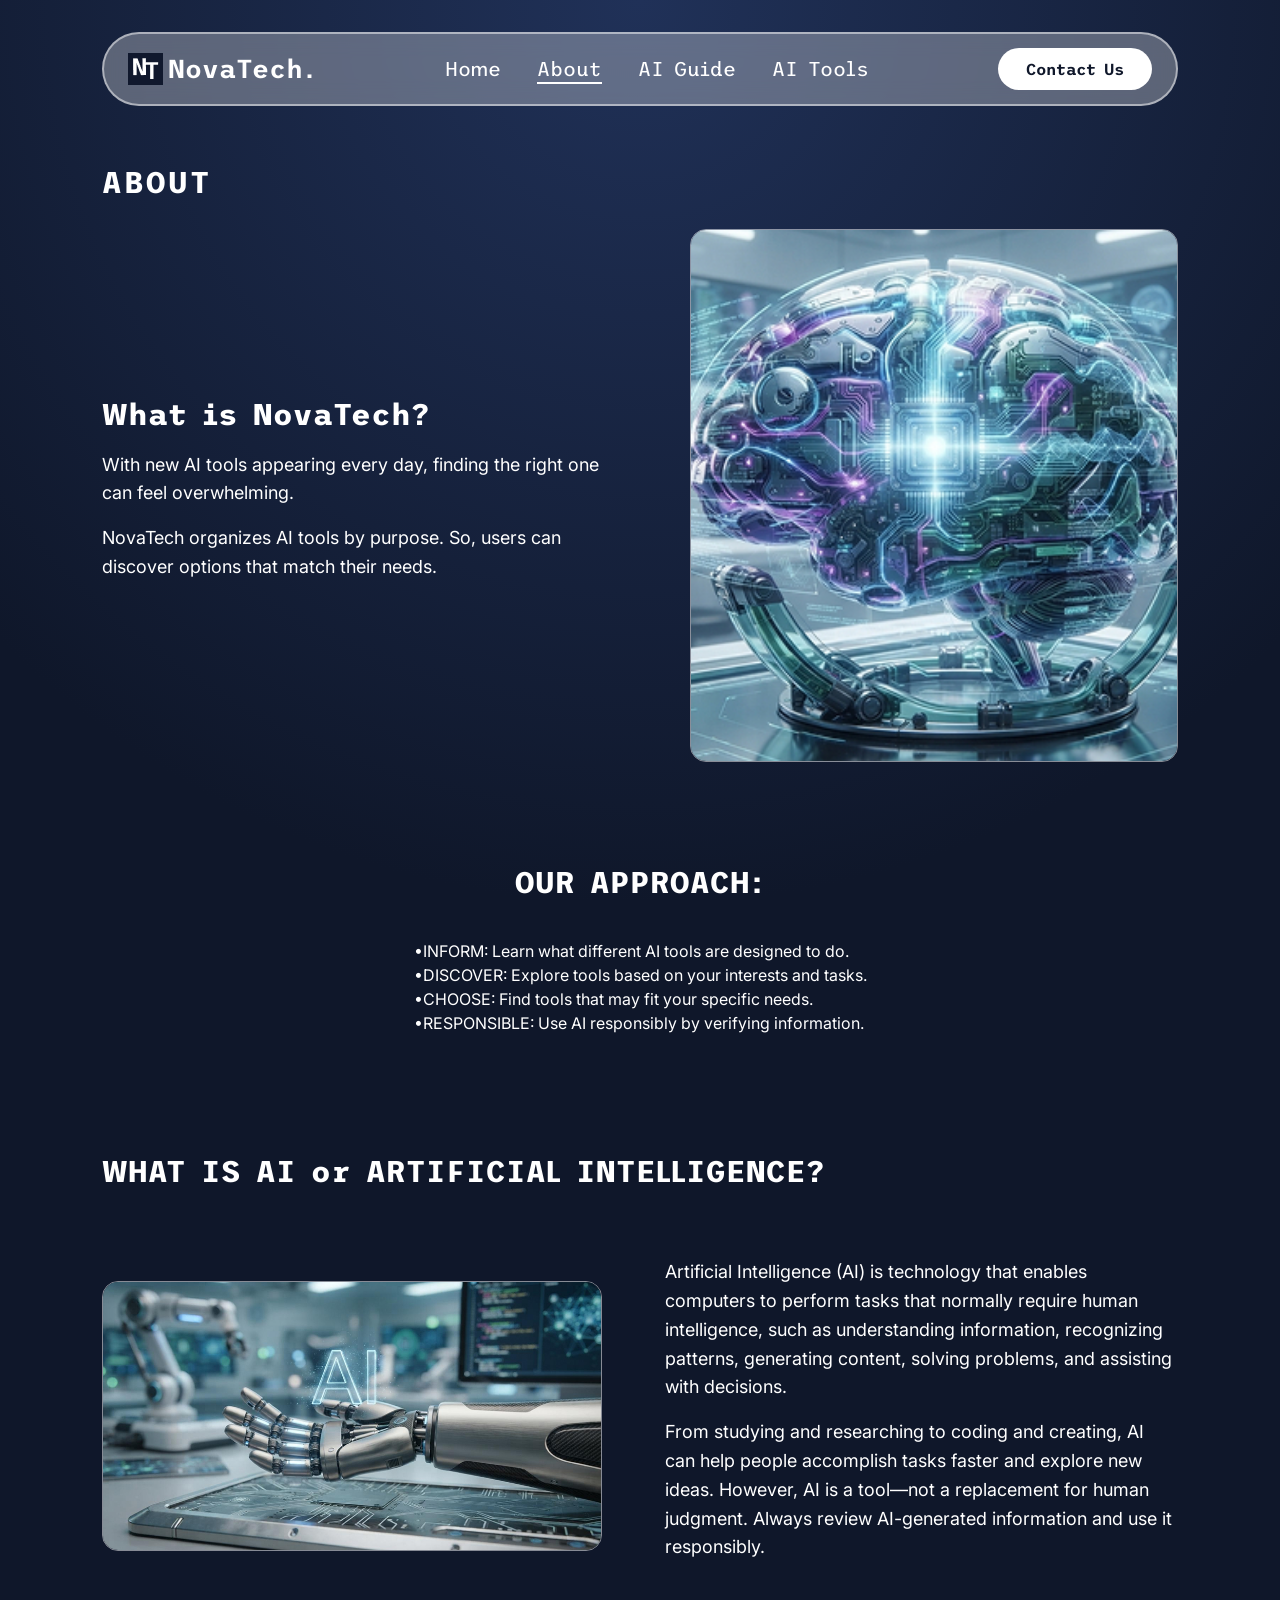
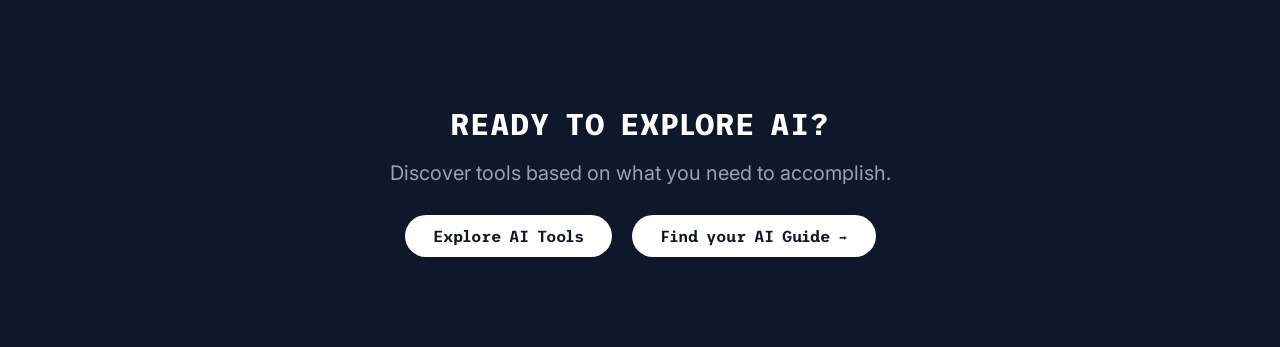
==== commit 706c1755: "Final" ====
--- a/about.html
+++ b/about.html
@@ -93,7 +93,7 @@
 
       <!-- ===== WHAT IS AI ===== -->
       <section class="ai-explainer">
-        <h2 class="ai-explainer-title">WHAT IS AI or ARTIFICIAL INTELLIGENT?</h2>
+        <h2 class="ai-explainer-title">WHAT IS AI or ARTIFICIAL INTELLIGENCE?</h2>
 
         <div class="ai-explainer-image">
           <img src="img/about/robotic-hand.jpg" alt="Robotic hand interacting with a digital AI interface">
--- a/css/styles.css
+++ b/css/styles.css
@@ -200,6 +200,7 @@
 .about-label {
   font-family: "Trispace", sans-serif;
   font-size: 30px;
+  font-weight: 700;
   color: var(--color-text-heading);
   letter-spacing: 2px;
   margin-bottom: 30px;
@@ -548,7 +549,7 @@
   transform: scale(1.08);
 }
 
-/* ---------- Contact form ---------- */
+/* === Contact form === */
 .contact-form {
   background-color: var(--color-panel);
   border: 1px solid var(--color-panel-border);
@@ -627,7 +628,6 @@
   align-items: center;
   justify-content: center;
   z-index: 60;
-
   opacity: 0;
   visibility: hidden;
   transform: translateY(10px);
--- a/css/responsive.css
+++ b/css/responsive.css
@@ -1,4 +1,4 @@
-/* === MOBILE NAV ELEMENTS — base (hidden) state === */
+/* === MOBILE NAV ELEMENTS === */
 
 .hamburger-btn {
   display: none;
@@ -88,7 +88,7 @@
     row-gap: 14px;
   }
 
- /* ==== TABLET FIGMA ===*/
+ /* ==== TABLET  ===*/
   .navbar {
     margin-top: 50px;
   }
@@ -354,7 +354,6 @@
     border: 2px solid rgba(255, 255, 255, 0.5);
     border-radius: 20px;
     backdrop-filter: blur(12px);
-
     opacity: 0;
     visibility: hidden;
     transform: translateY(-8px);
@@ -449,8 +448,13 @@
     gap: 24px;
   }
 
-  .about-intro-text {
+   .about-intro-text {
     max-width: 100%;
+    flex: 0 0 auto;   
+  }
+
+  .about-intro-image {
+    flex: 0 0 auto;  
   }
 
   .about-intro-text h2,
